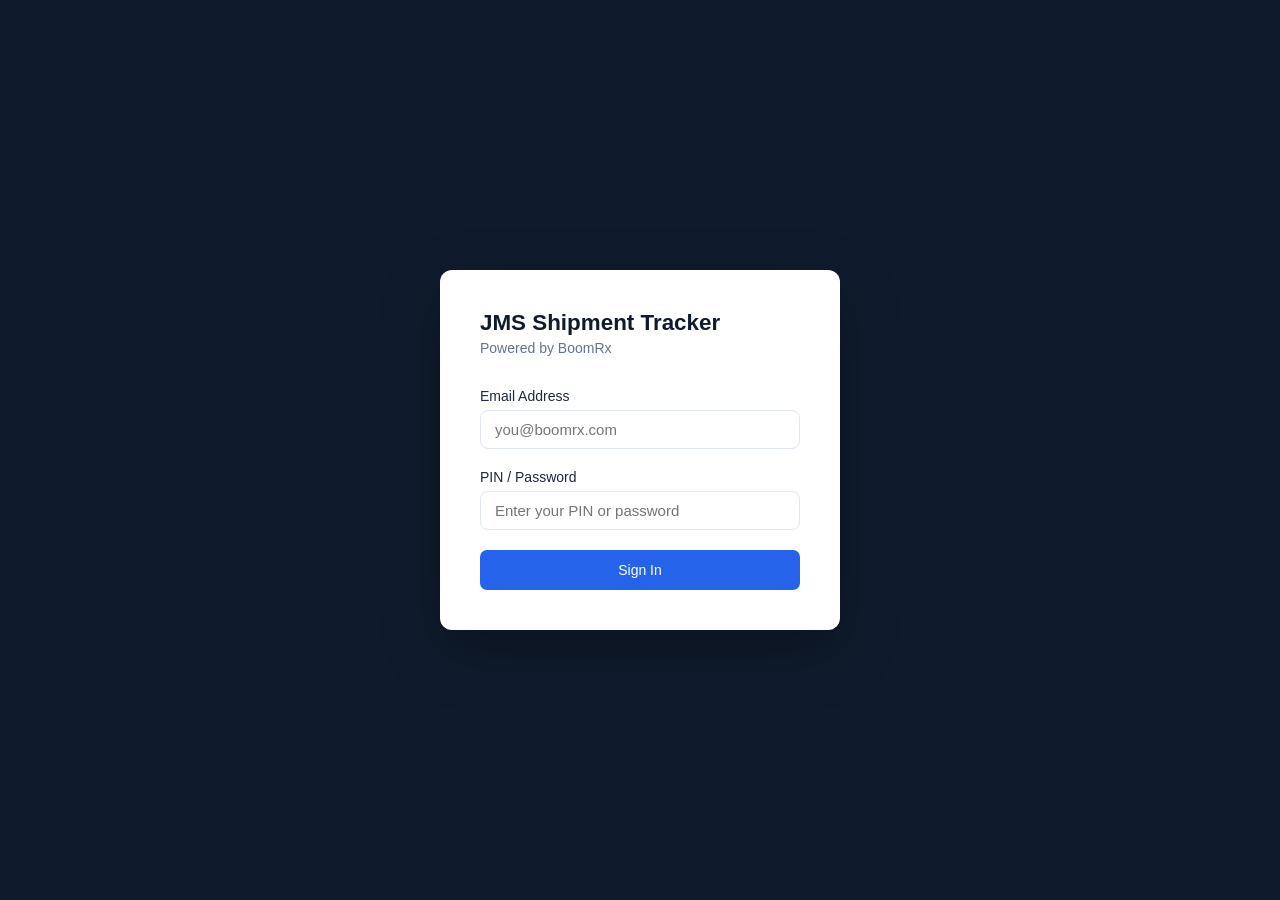
==== index.html @ aeeb823b "Initial build: JMS Shipment Tracker dashboard - Login page with bcrypt auth (index.html) - Rep/accou" ====
<!DOCTYPE html>
<html lang="en">
<head>
  <meta charset="UTF-8">
  <meta name="viewport" content="width=device-width, initial-scale=1.0">
  <title>JMS Shipment Tracker — Sign In</title>
  <link rel="stylesheet" href="styles.css">
</head>
<body class="login-page">
  <div class="login-card">
    <div class="login-brand">
      <h1>JMS Shipment Tracker</h1>
      <p>Powered by BoomRx</p>
    </div>
    <form id="login-form">
      <div class="form-group">
        <label for="email">Email Address</label>
        <input type="email" id="email" required placeholder="you@boomrx.com" autocomplete="email">
      </div>
      <div class="form-group">
        <label for="pin">PIN / Password</label>
        <input type="password" id="pin" required placeholder="Enter your PIN or password" autocomplete="current-password">
      </div>
      <div id="login-error" class="error-msg" style="display:none"></div>
      <button type="submit" class="btn btn-primary btn-full" id="submit-btn">Sign In</button>
    </form>
  </div>
  <script src="lib/bcryptjs.min.js"></script>
  <script>
    // If already logged in, redirect
    try {
      const u = JSON.parse(sessionStorage.getItem('jms_user'));
      if (u && u.role) window.location.href = u.role === 'admin' ? 'admin.html' : 'dashboard.html';
    } catch {}

    document.getElementById('login-form').addEventListener('submit', async (e) => {
      e.preventDefault();
      const email = document.getElementById('email').value.trim().toLowerCase();
      const pin = document.getElementById('pin').value;
      const errEl = document.getElementById('login-error');
      const btn = document.getElementById('submit-btn');
      errEl.style.display = 'none';
      btn.disabled = true;
      btn.innerHTML = '<span class="spinner"></span> Signing in…';
      try {
        const config = await fetch('data/config.json').then(r => r.json());
        let user = null;
        if (config.admin && config.admin.email.toLowerCase() === email) user = config.admin;
        if (!user) user = (config.account_managers || []).find(u => u.email.toLowerCase() === email);
        if (!user) user = (config.reps || []).find(u => u.email.toLowerCase() === email);
        if (!user) { showError('Invalid email or PIN.'); return; }
        if (user.active === false) { showError('This account has been deactivated.'); return; }
        const hashField = user.role === 'admin' ? 'password_hash' : (user.role === 'account_manager' ? 'password_hash' : 'pin_hash');
        const valid = await bcrypt.compare(pin, user[hashField]);
        if (!valid) { showError('Invalid email or PIN.'); return; }
        sessionStorage.setItem('jms_user', JSON.stringify({ role: user.role, name: user.name, email: user.email }));
        window.location.href = user.role === 'admin' ? 'admin.html' : 'dashboard.html';
      } catch (err) {
        showError('Login failed. Please try again.');
        console.error(err);
      }
      function showError(msg) {
        errEl.textContent = msg;
        errEl.style.display = 'block';
        btn.disabled = false;
        btn.textContent = 'Sign In';
      }
    });
  </script>
</body>
</html>
---- styles.css ----
:root {
  --navy: #0F1B2D;
  --navy-light: #1a2d4a;
  --teal: #0D9488;
  --blue: #2563EB;
  --gray: #6B7280;
  --red: #DC2626;
  --white: #ffffff;
  --bg: #F1F5F9;
  --border: #E2E8F0;
  --text: #1E293B;
  --text-muted: #64748B;
  --sidebar-width: 240px;
}

*, *::before, *::after { box-sizing: border-box; margin: 0; padding: 0; }

body { font-family: -apple-system, BlinkMacSystemFont, 'Segoe UI', sans-serif; background: var(--bg); color: var(--text); min-height: 100vh; }

/* Login */
body.login-page { display: flex; align-items: center; justify-content: center; background: var(--navy); }
.login-card { background: var(--white); border-radius: 12px; padding: 2.5rem; width: 100%; max-width: 400px; box-shadow: 0 20px 60px rgba(0,0,0,0.3); }
.login-brand h1 { font-size: 1.4rem; font-weight: 700; color: var(--navy); margin-bottom: 0.25rem; }
.login-brand p { color: var(--text-muted); font-size: 0.875rem; margin-bottom: 2rem; }

/* Forms */
.form-group { margin-bottom: 1.25rem; }
.form-group label { display: block; font-size: 0.875rem; font-weight: 500; color: var(--text); margin-bottom: 0.375rem; }
.form-group input, .form-group select { width: 100%; padding: 0.625rem 0.875rem; border: 1.5px solid var(--border); border-radius: 8px; font-size: 0.9375rem; color: var(--text); background: var(--white); transition: border-color 0.15s; }
.form-group input:focus, .form-group select:focus { outline: none; border-color: var(--blue); box-shadow: 0 0 0 3px rgba(37,99,235,0.1); }

/* Buttons */
.btn { display: inline-flex; align-items: center; gap: 0.5rem; padding: 0.5rem 1rem; border-radius: 7px; border: none; font-size: 0.875rem; font-weight: 500; cursor: pointer; transition: all 0.15s; text-decoration: none; }
.btn-primary { background: var(--blue); color: var(--white); }
.btn-primary:hover { background: #1d4ed8; }
.btn-teal { background: var(--teal); color: var(--white); }
.btn-teal:hover { background: #0f766e; }
.btn-outline { background: transparent; color: var(--text); border: 1.5px solid var(--border); }
.btn-outline:hover { background: var(--bg); }
.btn-danger { background: var(--red); color: var(--white); }
.btn-danger:hover { background: #b91c1c; }
.btn-full { width: 100%; justify-content: center; padding: 0.75rem; }
.btn-sm { padding: 0.3rem 0.7rem; font-size: 0.8125rem; }

.error-msg { color: var(--red); font-size: 0.875rem; margin-bottom: 1rem; }

/* Layout with sidebar */
.app-layout { display: flex; min-height: 100vh; }

/* Sidebar */
.sidebar { width: var(--sidebar-width); background: var(--navy); color: var(--white); display: flex; flex-direction: column; flex-shrink: 0; position: fixed; top: 0; left: 0; height: 100vh; overflow-y: auto; z-index: 100; }
.sidebar-brand { padding: 1.5rem 1.25rem 1rem; border-bottom: 1px solid rgba(255,255,255,0.1); }
.sidebar-brand h2 { font-size: 1rem; font-weight: 700; line-height: 1.3; }
.sidebar-brand p { font-size: 0.75rem; color: rgba(255,255,255,0.5); margin-top: 0.25rem; }
.sidebar-user { padding: 0.875rem 1.25rem; border-bottom: 1px solid rgba(255,255,255,0.1); font-size: 0.8125rem; color: rgba(255,255,255,0.7); }
.sidebar-user strong { display: block; color: var(--white); font-size: 0.875rem; }
.sidebar-nav { padding: 0.75rem 0; flex: 1; }
.nav-item { display: flex; align-items: center; gap: 0.625rem; padding: 0.625rem 1.25rem; font-size: 0.875rem; color: rgba(255,255,255,0.7); cursor: pointer; transition: all 0.15s; border: none; background: none; width: 100%; text-align: left; }
.nav-item:hover, .nav-item.active { color: var(--white); background: rgba(255,255,255,0.1); }
.sidebar-footer { padding: 1rem 1.25rem; border-top: 1px solid rgba(255,255,255,0.1); }

/* Main content */
.main-content { margin-left: var(--sidebar-width); flex: 1; padding: 1.5rem 2rem; }

/* Page header */
.page-header { margin-bottom: 1.5rem; }
.page-header h1 { font-size: 1.5rem; font-weight: 700; color: var(--navy); }
.page-header p { color: var(--text-muted); font-size: 0.875rem; margin-top: 0.25rem; }

/* KPI strip */
.kpi-strip { display: grid; grid-template-columns: repeat(4, 1fr); gap: 1rem; margin-bottom: 1.5rem; }
.kpi-card { background: var(--white); border-radius: 10px; padding: 1.25rem 1.5rem; border: 1px solid var(--border); }
.kpi-num { font-size: 2rem; font-weight: 700; color: var(--navy); line-height: 1; }
.kpi-label { font-size: 0.8125rem; color: var(--text-muted); margin-top: 0.375rem; text-transform: uppercase; letter-spacing: 0.04em; }
.kpi-received .kpi-num { color: var(--blue); }
.kpi-shipped .kpi-num { color: var(--teal); }
.kpi-cancelled .kpi-num { color: var(--gray); }

/* Filters bar */
.filters-bar { display: flex; gap: 0.75rem; align-items: center; flex-wrap: wrap; margin-bottom: 1.25rem; }
.filter-pills { display: flex; gap: 0.375rem; }
.pill { padding: 0.375rem 0.875rem; border-radius: 999px; border: 1.5px solid var(--border); background: var(--white); font-size: 0.8125rem; font-weight: 500; cursor: pointer; color: var(--text-muted); transition: all 0.15s; }
.pill:hover { border-color: var(--blue); color: var(--blue); }
.pill.active { background: var(--blue); border-color: var(--blue); color: var(--white); }
.search-input { flex: 1; min-width: 200px; padding: 0.5rem 0.875rem; border: 1.5px solid var(--border); border-radius: 8px; font-size: 0.875rem; }
.search-input:focus { outline: none; border-color: var(--blue); }
.rep-filter { padding: 0.5rem 0.875rem; border: 1.5px solid var(--border); border-radius: 8px; font-size: 0.875rem; background: var(--white); }

/* Table card */
.table-card { background: var(--white); border-radius: 10px; border: 1px solid var(--border); overflow: hidden; }
.table-card-header { display: flex; justify-content: space-between; align-items: center; padding: 1rem 1.25rem; border-bottom: 1px solid var(--border); }
.table-card-header h3 { font-size: 0.9375rem; font-weight: 600; }
.table-wrapper { overflow-x: auto; }
table { width: 100%; border-collapse: collapse; }
th { padding: 0.75rem 1rem; text-align: left; font-size: 0.75rem; font-weight: 600; text-transform: uppercase; letter-spacing: 0.05em; color: var(--text-muted); border-bottom: 1px solid var(--border); white-space: nowrap; }
td { padding: 0.875rem 1rem; font-size: 0.875rem; border-bottom: 1px solid var(--border); vertical-align: top; }
tr:last-child td { border-bottom: none; }
tr:hover td { background: var(--bg); }
.row-cancelled td { opacity: 0.5; }
.sub-text { font-size: 0.75rem; color: var(--text-muted); margin-top: 0.25rem; }

/* Badges */
.badge { display: inline-block; padding: 0.25rem 0.625rem; border-radius: 999px; font-size: 0.75rem; font-weight: 600; text-transform: capitalize; }
.badge-shipped { background: #CCFBF1; color: #0F766E; }
.badge-received { background: #DBEAFE; color: #1D4ED8; }
.badge-cancelled { background: #F3F4F6; color: #4B5563; }
.badge-unknown { background: #F3F4F6; color: #4B5563; }

/* Tracking link */
td a { color: var(--blue); text-decoration: none; }
td a:hover { text-decoration: underline; }

/* Tabs */
.tabs { display: flex; gap: 0; border-bottom: 2px solid var(--border); margin-bottom: 1.5rem; }
.tab-btn { padding: 0.75rem 1.25rem; border: none; background: none; font-size: 0.875rem; font-weight: 500; color: var(--text-muted); cursor: pointer; border-bottom: 2px solid transparent; margin-bottom: -2px; transition: all 0.15s; }
.tab-btn:hover { color: var(--text); }
.tab-btn.active { color: var(--blue); border-bottom-color: var(--blue); }
.tab-panel { display: none; }
.tab-panel.active { display: block; }

/* Import section */
.import-section { background: var(--white); border-radius: 10px; border: 1px solid var(--border); padding: 1.5rem; margin-top: 1.5rem; }
.import-section h3 { font-size: 1rem; font-weight: 600; margin-bottom: 1rem; }
.file-drop { border: 2px dashed var(--border); border-radius: 8px; padding: 2.5rem; text-align: center; color: var(--text-muted); cursor: pointer; transition: border-color 0.15s; }
.file-drop:hover { border-color: var(--blue); }
.import-preview { margin-top: 1.25rem; overflow-x: auto; }
.import-actions { display: flex; gap: 0.75rem; margin-top: 1rem; align-items: center; }

/* Banner */
.banner { background: #FEF3C7; border: 1px solid #F59E0B; border-radius: 8px; padding: 0.875rem 1.25rem; margin-bottom: 1.5rem; font-size: 0.875rem; display: flex; align-items: flex-start; gap: 0.75rem; }
.banner-icon { font-size: 1.125rem; flex-shrink: 0; }

/* Users list */
.users-section { display: grid; gap: 1rem; }
.user-card { background: var(--white); border-radius: 8px; border: 1px solid var(--border); padding: 1rem 1.25rem; display: flex; justify-content: space-between; align-items: center; }
.user-card-info strong { font-size: 0.9375rem; }
.user-card-info p { font-size: 0.8125rem; color: var(--text-muted); margin-top: 0.125rem; }
.user-card-actions { display: flex; gap: 0.5rem; }
.badge-inactive { background: #FEE2E2; color: #DC2626; }
.badge-active { background: #DCFCE7; color: #16A34A; }

/* Modal */
.modal-overlay { position: fixed; inset: 0; background: rgba(0,0,0,0.5); display: flex; align-items: center; justify-content: center; z-index: 1000; }
.modal { background: var(--white); border-radius: 12px; padding: 1.75rem; width: 100%; max-width: 460px; box-shadow: 0 20px 60px rgba(0,0,0,0.2); }
.modal h3 { font-size: 1.125rem; font-weight: 600; margin-bottom: 1.25rem; }
.modal-actions { display: flex; gap: 0.75rem; justify-content: flex-end; margin-top: 1.5rem; }

/* Inline loading spinner */
.spinner { display: inline-block; width: 16px; height: 16px; border: 2px solid rgba(255,255,255,0.3); border-top-color: white; border-radius: 50%; animation: spin 0.7s linear infinite; }
@keyframes spin { to { transform: rotate(360deg); } }

/* Responsive */
@media (max-width: 768px) {
  .sidebar { width: 100%; height: auto; position: relative; }
  .main-content { margin-left: 0; padding: 1rem; }
  .app-layout { flex-direction: column; }
  .kpi-strip { grid-template-columns: repeat(2, 1fr); }
}
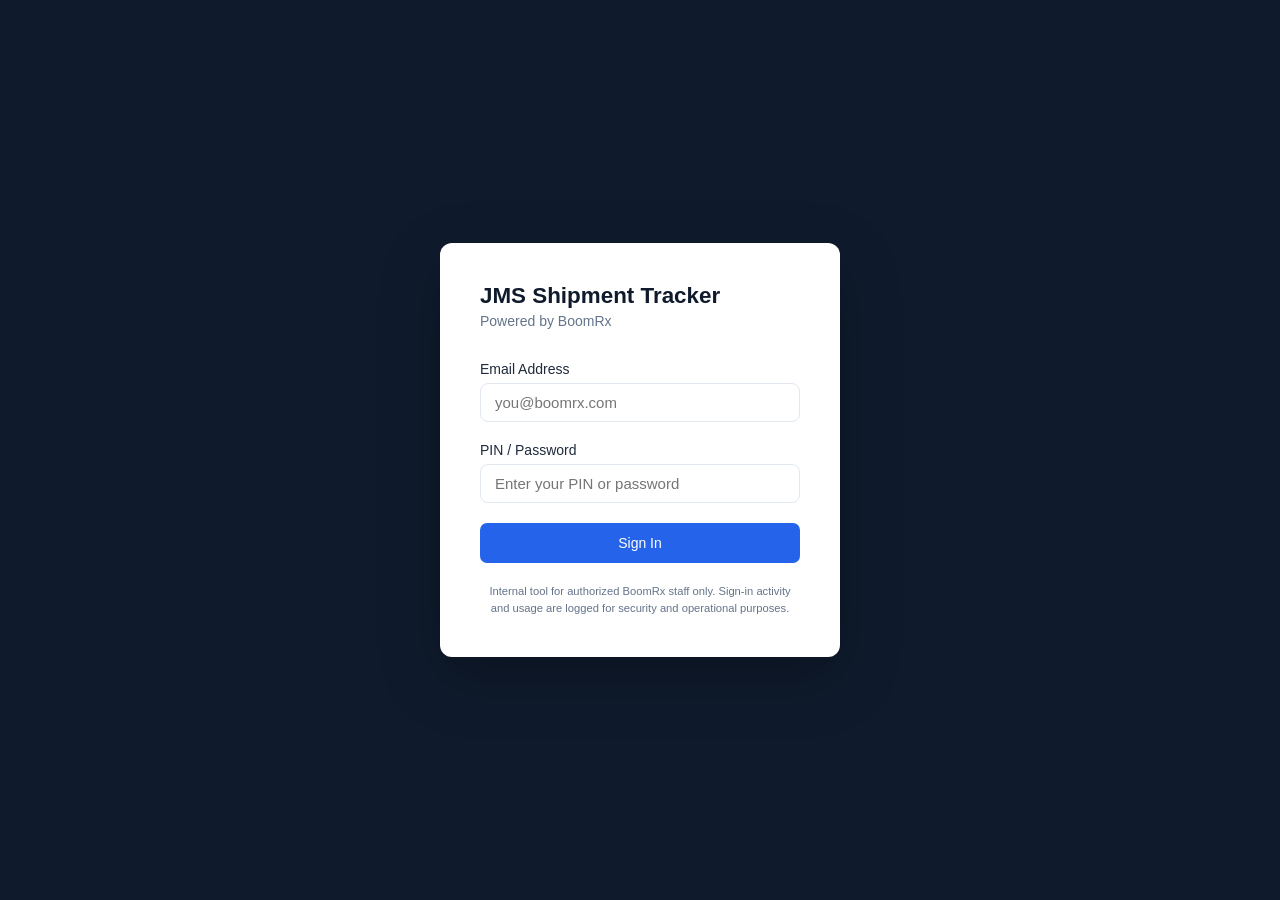
==== commit c0c364ce: "Add user activity tracking: live presence + login history (admin/VP only) - app.js: ACTIVITY_URL wir" ====
--- a/index.html
+++ b/index.html
@@ -5,6 +5,7 @@
   <meta name="viewport" content="width=device-width, initial-scale=1.0">
   <title>JMS Shipment Tracker — Sign In</title>
   <link rel="stylesheet" href="styles.css">
+  <link rel="icon" type="image/svg+xml" href="favicon.svg">
 </head>
 <body class="login-page">
   <div class="login-card">
@@ -24,8 +25,12 @@
       <div id="login-error" class="error-msg" style="display:none"></div>
       <button type="submit" class="btn btn-primary btn-full" id="submit-btn">Sign In</button>
     </form>
+    <p style="margin-top:1.25rem;font-size:0.7rem;color:var(--text-muted);text-align:center;line-height:1.5">
+      Internal tool for authorized BoomRx staff only. Sign-in activity and usage are logged for security and operational purposes.
+    </p>
   </div>
   <script src="lib/bcryptjs.min.js"></script>
+  <script>window.bcrypt = window.bcrypt || (window.dcodeIO && window.dcodeIO.bcrypt);</script>
   <script>
     // If already logged in, redirect
     try {
@@ -43,17 +48,25 @@
       btn.disabled = true;
       btn.innerHTML = '<span class="spinner"></span> Signing in…';
       try {
-        const config = await fetch('data/config.json').then(r => r.json());
+        const config = await fetch('data/config.json?t=' + Date.now()).then(r => r.json());
         let user = null;
         if (config.admin && config.admin.email.toLowerCase() === email) user = config.admin;
         if (!user) user = (config.account_managers || []).find(u => u.email.toLowerCase() === email);
         if (!user) user = (config.reps || []).find(u => u.email.toLowerCase() === email);
         if (!user) { showError('Invalid email or PIN.'); return; }
         if (user.active === false) { showError('This account has been deactivated.'); return; }
-        const hashField = user.role === 'admin' ? 'password_hash' : (user.role === 'account_manager' ? 'password_hash' : 'pin_hash');
-        const valid = await bcrypt.compare(pin, user[hashField]);
+        // Support both password_hash and pin_hash field names across all roles
+        const hash = user.password_hash || user.pin_hash;
+        if (!hash) { showError('Invalid email or PIN.'); return; }
+        const valid = await bcrypt.compare(pin, hash);
         if (!valid) { showError('Invalid email or PIN.'); return; }
         sessionStorage.setItem('jms_user', JSON.stringify({ role: user.role, name: user.name, email: user.email }));
+        // Log the login for the internal activity tracker (fire-and-forget)
+        try {
+          const ACTIVITY_URL = 'https://script.google.com/macros/s/AKfycbxnAIINOHF9NVG_0-hrSE71LAr8m2l-KGBygi0CGJpAmVqc58FOLQOWvA-a4sXYV167/exec';
+          fetch(ACTIVITY_URL, { method: 'POST', mode: 'no-cors', keepalive: true, headers: { 'Content-Type': 'text/plain;charset=utf-8' },
+            body: JSON.stringify({ email: user.email, name: user.name, role: user.role, event: 'login', page: 'login' }) });
+        } catch (_) {}
         window.location.href = user.role === 'admin' ? 'admin.html' : 'dashboard.html';
       } catch (err) {
         showError('Login failed. Please try again.');
--- a/styles.css
+++ b/styles.css
@@ -53,7 +53,33 @@
 .sidebar-brand h2 { font-size: 1rem; font-weight: 700; line-height: 1.3; }
 .sidebar-brand p { font-size: 0.75rem; color: rgba(255,255,255,0.5); margin-top: 0.25rem; }
 .sidebar-user { padding: 0.875rem 1.25rem; border-bottom: 1px solid rgba(255,255,255,0.1); font-size: 0.8125rem; color: rgba(255,255,255,0.7); }
-.sidebar-user strong { display: block; color: var(--white); font-size: 0.875rem; }
+.sidebar-user strong { display: block; color: var(--white); font-size: 0.875rem; margin-bottom: 0.25rem; }
+.sidebar-user span { display: block; margin-bottom: 0.15rem; line-height: 1.4; }
+
+/* Shipment contents (medications) cell */
+.contents-cell { max-width: 320px; }
+.med-line { font-size: 0.8125rem; line-height: 1.35; white-space: nowrap; overflow: hidden; text-overflow: ellipsis; max-width: 320px; }
+.med-line .med-str { color: var(--text-muted); font-size: 0.75rem; }
+.med-line .med-qty { color: var(--teal); font-weight: 600; font-size: 0.75rem; }
+/* Chip button (Contents medications + multi-tracking) — toggles one shared detail row */
+.dd-btn {
+  cursor: pointer; display: inline-flex; align-items: center; gap: 0.4rem;
+  padding: 0.4rem 0.85rem; border: 1.5px solid var(--teal); border-radius: 999px;
+  background: rgba(20,160,140,0.10); color: var(--teal); font-size: 0.8125rem; font-weight: 600;
+  white-space: nowrap; transition: background 0.15s, box-shadow 0.15s, color 0.15s;
+}
+.dd-btn::after { content: '▾'; font-size: 0.7rem; transition: transform 0.15s; }
+.dd-btn:hover { background: rgba(20,160,140,0.22); }
+.dd-btn.open { background: var(--teal); color: #fff; box-shadow: 0 2px 8px rgba(20,160,140,0.35); }
+.dd-btn.open::after { transform: rotate(180deg); }
+
+/* One shared, full-width detail row for the order */
+.order-detail-row > td { background: var(--bg-alt); padding: 0.5rem 1rem 0.85rem; }
+.dd-panel { display: grid; grid-template-columns: repeat(auto-fill, minmax(320px, 1fr)); gap: 0.5rem 1.5rem; }
+.med-detail { padding: 0.5rem 0.75rem; background: var(--card); border: 1px solid var(--border); border-radius: 8px; }
+.dd-panel .med-line { white-space: normal; max-width: none; font-weight: 600; }
+.med-sub { font-size: 0.72rem; color: var(--text-muted); margin-top: 0.25rem; }
+.med-sub .med-rx { font-family: ui-monospace, monospace; }
 .sidebar-nav { padding: 0.75rem 0; flex: 1; }
 .nav-item { display: flex; align-items: center; gap: 0.625rem; padding: 0.625rem 1.25rem; font-size: 0.875rem; color: rgba(255,255,255,0.7); cursor: pointer; transition: all 0.15s; border: none; background: none; width: 100%; text-align: left; }
 .nav-item:hover, .nav-item.active { color: var(--white); background: rgba(255,255,255,0.1); }
@@ -149,6 +175,16 @@
 .spinner { display: inline-block; width: 16px; height: 16px; border: 2px solid rgba(255,255,255,0.3); border-top-color: white; border-radius: 50%; animation: spin 0.7s linear infinite; }
 @keyframes spin { to { transform: rotate(360deg); } }
 
+/* Inactive user card */
+.user-card.inactive { opacity: 0.5; }
+.user-card.inactive .user-card-actions .btn:not(.btn-reactivate) { pointer-events: none; opacity: 0.4; }
+/* Nav divider */
+.nav-divider { height: 1px; background: rgba(255,255,255,0.1); margin: 0.5rem 1.25rem; }
+/* Nav icon alignment */
+.nav-item svg { flex-shrink: 0; }
+/* drag-over for import */
+.drag-over { border-color: var(--blue) !important; background: #EFF6FF; }
+
 /* Responsive */
 @media (max-width: 768px) {
   .sidebar { width: 100%; height: auto; position: relative; }
@@ -156,3 +192,34 @@
   .app-layout { flex-direction: column; }
   .kpi-strip { grid-template-columns: repeat(2, 1fr); }
 }
+
+/* ── Collapsible sidebar ────────────────────────────────────── */
+.sidebar { transition: width 0.18s ease; }
+.main-content { transition: margin-left 0.18s ease; }
+.nav-collapse-btn {
+  display: flex; align-items: center; justify-content: center;
+  margin: 0.5rem 0.6rem 0 auto; width: 32px; height: 32px;
+  border: none; border-radius: 6px; cursor: pointer;
+  background: rgba(255,255,255,0.08); color: rgba(255,255,255,0.8);
+}
+.nav-collapse-btn:hover { background: rgba(255,255,255,0.18); color: #fff; }
+.nav-collapse-btn svg { transition: transform 0.18s ease; }
+
+.app-layout.nav-collapsed .sidebar { width: 64px; }
+.app-layout.nav-collapsed .main-content { margin-left: 64px; }
+.app-layout.nav-collapsed .nav-collapse-btn { margin: 0.5rem auto 0; }
+.app-layout.nav-collapsed .nav-collapse-btn svg { transform: rotate(180deg); }
+.app-layout.nav-collapsed .sidebar-brand { padding: 0.85rem 0; text-align: center; }
+.app-layout.nav-collapsed .sidebar-brand h2 { font-size: 0; }
+.app-layout.nav-collapsed .sidebar-brand h2::after { content: 'JMS'; font-size: 0.85rem; }
+.app-layout.nav-collapsed .sidebar-brand p,
+.app-layout.nav-collapsed .sidebar-user { display: none; }
+.app-layout.nav-collapsed .nav-item { justify-content: center; gap: 0; padding-left: 0; padding-right: 0; font-size: 0; }
+.app-layout.nav-collapsed .nav-divider { margin: 0.5rem 0.75rem; }
+.app-layout.nav-collapsed .sidebar-footer { padding: 1rem 0.5rem; }
+.app-layout.nav-collapsed .sidebar-footer .btn { font-size: 0; padding-left: 0; padding-right: 0; }
+.app-layout.nav-collapsed .sidebar-footer .btn::after { content: '⎋'; font-size: 1.15rem; }
+@media (max-width: 768px) {
+  .app-layout.nav-collapsed .sidebar { width: 100%; }
+  .app-layout.nav-collapsed .main-content { margin-left: 0; }
+}
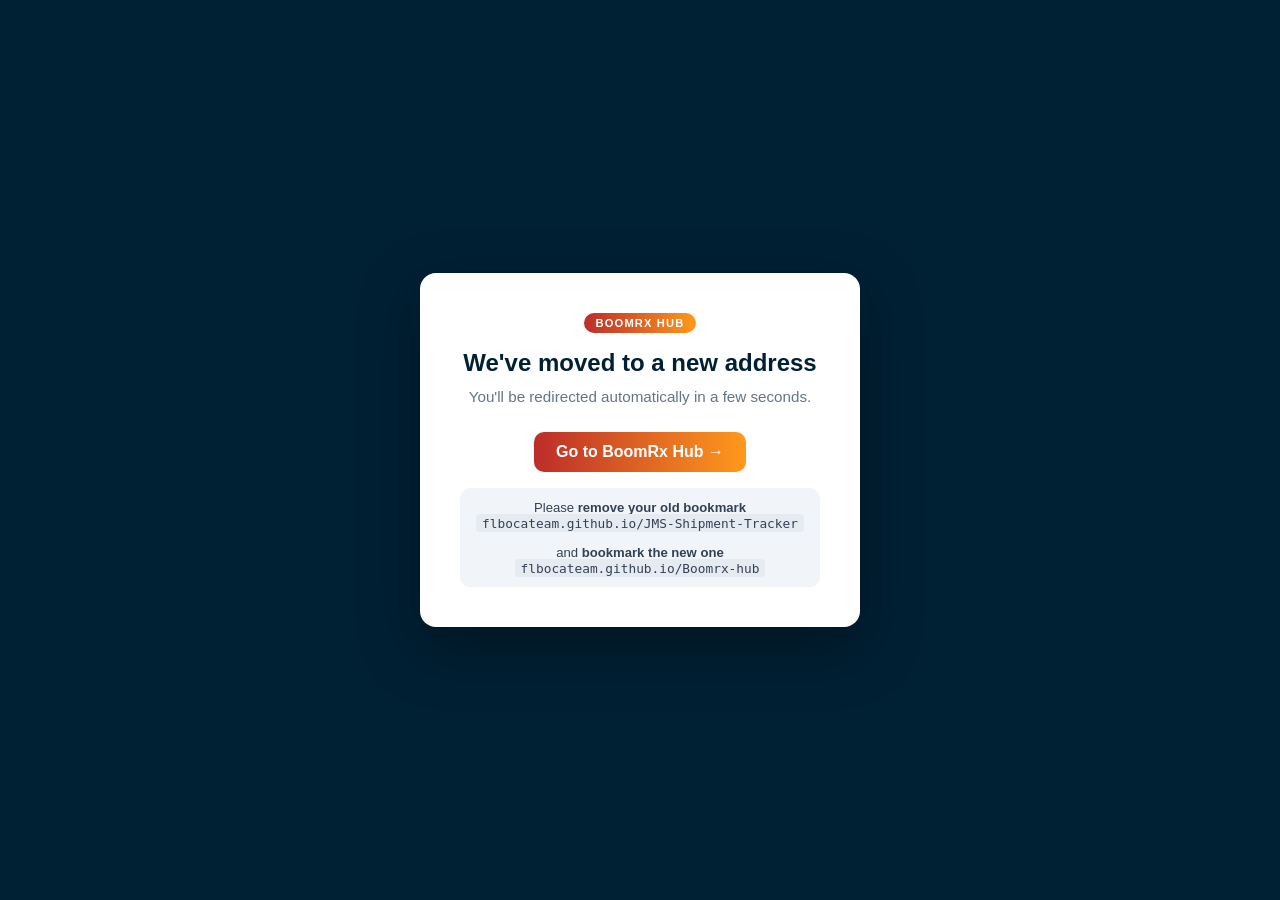
==== commit ac998e8f: "Add "we moved" redirect to BoomRx Hub" ====
--- a/index.html
+++ b/index.html
@@ -1,84 +1 @@
-<!DOCTYPE html>
-<html lang="en">
-<head>
-  <meta charset="UTF-8">
-  <meta name="viewport" content="width=device-width, initial-scale=1.0">
-  <title>JMS Shipment Tracker — Sign In</title>
-  <link rel="stylesheet" href="styles.css">
-  <link rel="icon" type="image/svg+xml" href="favicon.svg">
-</head>
-<body class="login-page">
-  <div class="login-card">
-    <div class="login-brand">
-      <h1>JMS Shipment Tracker</h1>
-      <p>Powered by BoomRx</p>
-    </div>
-    <form id="login-form">
-      <div class="form-group">
-        <label for="email">Email Address</label>
-        <input type="email" id="email" required placeholder="you@boomrx.com" autocomplete="email">
-      </div>
-      <div class="form-group">
-        <label for="pin">PIN / Password</label>
-        <input type="password" id="pin" required placeholder="Enter your PIN or password" autocomplete="current-password">
-      </div>
-      <div id="login-error" class="error-msg" style="display:none"></div>
-      <button type="submit" class="btn btn-primary btn-full" id="submit-btn">Sign In</button>
-    </form>
-    <p style="margin-top:1.25rem;font-size:0.7rem;color:var(--text-muted);text-align:center;line-height:1.5">
-      Internal tool for authorized BoomRx staff only. Sign-in activity and usage are logged for security and operational purposes.
-    </p>
-  </div>
-  <script src="lib/bcryptjs.min.js"></script>
-  <script>window.bcrypt = window.bcrypt || (window.dcodeIO && window.dcodeIO.bcrypt);</script>
-  <script>
-    // If already logged in, redirect
-    try {
-      const u = JSON.parse(sessionStorage.getItem('jms_user'));
-      if (u && u.role) window.location.href = u.role === 'admin' ? 'admin.html' : 'dashboard.html';
-    } catch {}
-
-    document.getElementById('login-form').addEventListener('submit', async (e) => {
-      e.preventDefault();
-      const email = document.getElementById('email').value.trim().toLowerCase();
-      const pin = document.getElementById('pin').value;
-      const errEl = document.getElementById('login-error');
-      const btn = document.getElementById('submit-btn');
-      errEl.style.display = 'none';
-      btn.disabled = true;
-      btn.innerHTML = '<span class="spinner"></span> Signing in…';
-      try {
-        const config = await fetch('data/config.json?t=' + Date.now()).then(r => r.json());
-        let user = null;
-        if (config.admin && config.admin.email.toLowerCase() === email) user = config.admin;
-        if (!user) user = (config.account_managers || []).find(u => u.email.toLowerCase() === email);
-        if (!user) user = (config.reps || []).find(u => u.email.toLowerCase() === email);
-        if (!user) { showError('Invalid email or PIN.'); return; }
-        if (user.active === false) { showError('This account has been deactivated.'); return; }
-        // Support both password_hash and pin_hash field names across all roles
-        const hash = user.password_hash || user.pin_hash;
-        if (!hash) { showError('Invalid email or PIN.'); return; }
-        const valid = await bcrypt.compare(pin, hash);
-        if (!valid) { showError('Invalid email or PIN.'); return; }
-        sessionStorage.setItem('jms_user', JSON.stringify({ role: user.role, name: user.name, email: user.email }));
-        // Log the login for the internal activity tracker (fire-and-forget)
-        try {
-          const ACTIVITY_URL = 'https://script.google.com/macros/s/AKfycbxnAIINOHF9NVG_0-hrSE71LAr8m2l-KGBygi0CGJpAmVqc58FOLQOWvA-a4sXYV167/exec';
-          fetch(ACTIVITY_URL, { method: 'POST', mode: 'no-cors', keepalive: true, headers: { 'Content-Type': 'text/plain;charset=utf-8' },
-            body: JSON.stringify({ email: user.email, name: user.name, role: user.role, event: 'login', page: 'login' }) });
-        } catch (_) {}
-        window.location.href = user.role === 'admin' ? 'admin.html' : 'dashboard.html';
-      } catch (err) {
-        showError('Login failed. Please try again.');
-        console.error(err);
-      }
-      function showError(msg) {
-        errEl.textContent = msg;
-        errEl.style.display = 'block';
-        btn.disabled = false;
-        btn.textContent = 'Sign In';
-      }
-    });
-  </script>
-</body>
-</html>
+<!DOCTYPE html><html lang="en"><head><meta charset="UTF-8"><meta name="viewport" content="width=device-width, initial-scale=1.0"><meta http-equiv="refresh" content="6;url=https://flbocateam.github.io/Boomrx-hub/"><title>BoomRx Hub has moved</title><style>body{font-family:-apple-system,BlinkMacSystemFont,'Segoe UI',sans-serif;background:#002034;color:#fff;min-height:100vh;margin:0;display:flex;align-items:center;justify-content:center}.card{background:#fff;color:#1E293B;border-radius:16px;padding:2.5rem;max-width:460px;text-align:center;box-shadow:0 20px 60px rgba(0,0,0,.35)}.badge{display:inline-block;background:linear-gradient(90deg,#BC2D29,#FF991C);color:#fff;font-size:.7rem;font-weight:800;letter-spacing:.1em;text-transform:uppercase;padding:.25rem .7rem;border-radius:999px;margin-bottom:1rem}h1{color:#002034;font-size:1.5rem;margin:0 0 .5rem}p{color:#64748B;line-height:1.55;margin:0 0 1rem;font-size:.95rem}a.btn{display:inline-block;background:linear-gradient(90deg,#BC2D29,#FF991C);color:#fff;text-decoration:none;font-weight:700;padding:.7rem 1.4rem;border-radius:10px;margin:.5rem 0 1rem}.note{font-size:.82rem;background:#F1F5F9;border-radius:10px;padding:.75rem 1rem;color:#334155}code{background:#e6ebf1;padding:.1rem .35rem;border-radius:4px;font-size:.8rem}</style></head><body><div class="card"><div class="badge">BoomRx Hub</div><h1>We've moved to a new address</h1><p>You'll be redirected automatically in a few seconds.</p><a class="btn" href="https://flbocateam.github.io/Boomrx-hub/">Go to BoomRx Hub →</a><div class="note">Please <strong>remove your old bookmark</strong><br><code>flbocateam.github.io/JMS-Shipment-Tracker</code><br><br>and <strong>bookmark the new one</strong><br><code>flbocateam.github.io/Boomrx-hub</code></div></div><script>setTimeout(function(){location.href='https://flbocateam.github.io/Boomrx-hub/';},6000);</script></body></html>
